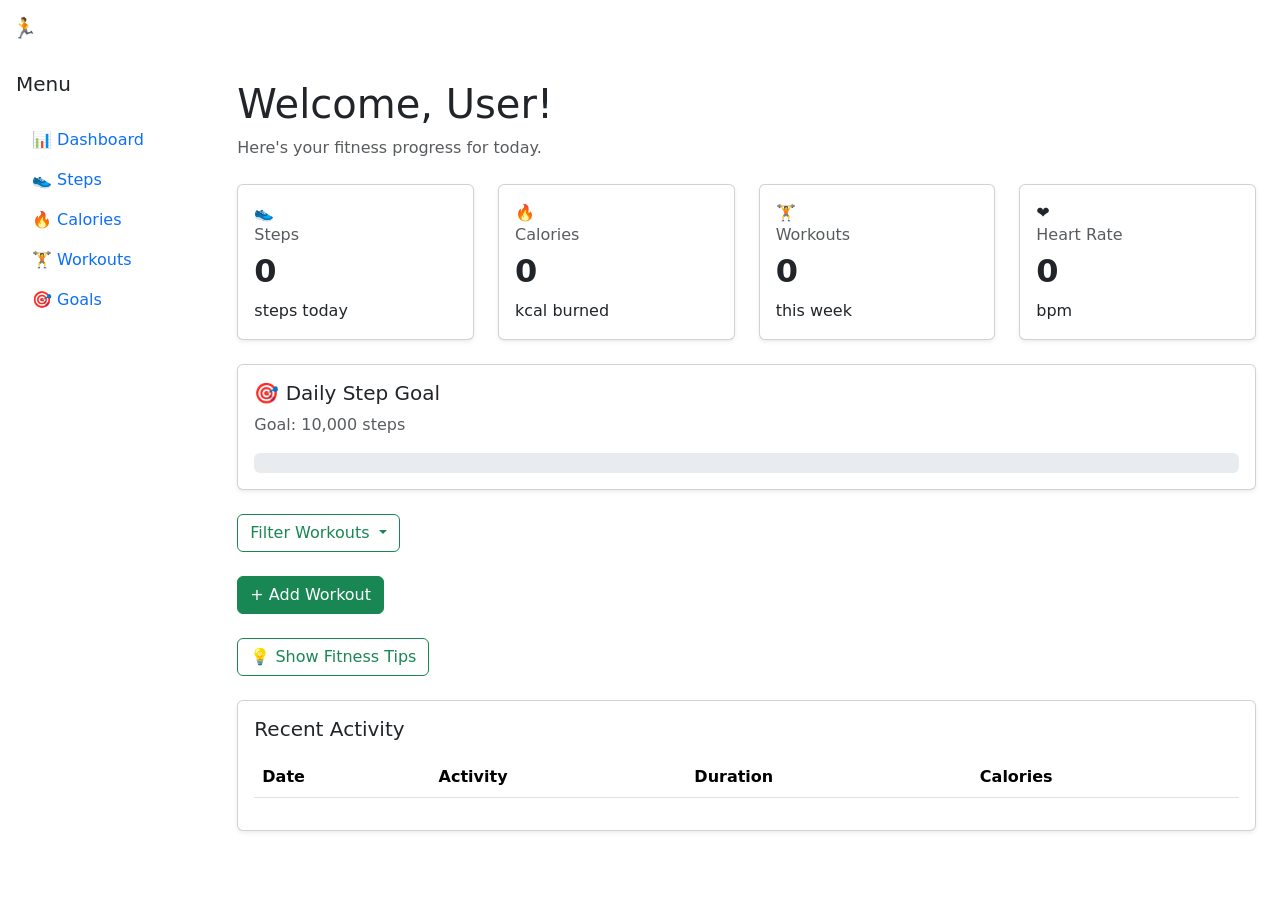
==== Lab3_2411600237/dashboard.html @ 39dcc2ac "Add files via upload" ====
<!DOCTYPE html>
<html lang="en">

<head>
    <meta charset="UTF-8">
    <meta name="viewport" content="width=device-width, initial-scale=1.0">

    <title>KyleFit Track Dashboard</title>

    <!-- Bootstrap 5 -->
    <link href="https://cdn.jsdelivr.net/npm/bootstrap@5.3.3/dist/css/bootstrap.min.css" rel="stylesheet">

    <!-- Custom CSS -->
    <link rel="stylesheet" href="css/style.css">
</head>

<body>

    <!-- Navigation Bar -->
    <nav class="navbar navbar-expand-lg navbar-dark fitness-navbar">

        <div class="container-fluid">

            <a class="navbar-brand fw-bold" href="dashboard.html">
                🏃 KyleFit Track
            </a>

            <!-- Mobile Menu Button -->
            <button
                class="navbar-toggler"
                type="button"
                data-bs-toggle="collapse"
                data-bs-target="#navbarContent">

                <span class="navbar-toggler-icon"></span>

            </button>

            <div class="collapse navbar-collapse" id="navbarContent">

                <ul class="navbar-nav ms-auto">

                    <li class="nav-item">
                        <span class="nav-link">
                            Hi, <span id="navUsername">User</span>
                        </span>
                    </li>

                    <li class="nav-item">
                        <a class="nav-link" href="#" id="logoutButton">
                            Logout
                        </a>
                    </li>

                </ul>

            </div>

        </div>

    </nav>


    <!-- Sidebar and Main Content -->
    <div class="container-fluid">

        <div class="row">

            <!-- Sidebar -->
            <aside class="col-md-3 col-lg-2 sidebar p-3">

                <h5 class="mb-4">
                    Menu
                </h5>

                <ul class="nav flex-column">

                    <li class="nav-item">
                        <a class="nav-link active" href="#">
                            📊 Dashboard
                        </a>
                    </li>

                    <li class="nav-item">
                        <a class="nav-link" href="#">
                            👟 Steps
                        </a>
                    </li>

                    <li class="nav-item">
                        <a class="nav-link" href="#">
                            🔥 Calories
                        </a>
                    </li>

                    <li class="nav-item">
                        <a class="nav-link" href="#">
                            🏋️ Workouts
                        </a>
                    </li>

                    <li class="nav-item">
                        <a class="nav-link" href="#">
                            🎯 Goals
                        </a>
                    </li>

                </ul>

            </aside>


            <!-- Main Content -->
            <main class="col-md-9 col-lg-10 main-content p-4">

                <!-- Welcome Greeting -->
                <section class="mb-4">

                    <h1 id="greeting">
                        Welcome, User!
                    </h1>

                    <p class="text-muted">
                        Here's your fitness progress for today.
                    </p>

                </section>


                <!-- Statistic Cards -->
                <section class="mb-4">

                    <div class="row g-4">

                        <!-- Steps -->
                        <div class="col-sm-6 col-xl-3">

                            <div class="card stat-card h-100 shadow-sm">

                                <div class="card-body">

                                    <div class="stat-icon">
                                        👟
                                    </div>

                                    <h6 class="text-muted" id="stat1-title">
                                        Steps
                                    </h6>

                                    <h2 class="fw-bold" id="stat1-value">
                                        0
                                    </h2>

                                    <p class="mb-0">
                                        steps today
                                    </p>

                                </div>

                            </div>

                        </div>


                        <!-- Calories -->
                        <div class="col-sm-6 col-xl-3">

                            <div class="card stat-card h-100 shadow-sm">

                                <div class="card-body">

                                    <div class="stat-icon">
                                        🔥
                                    </div>

                                    <h6 class="text-muted" id="stat2-title">
                                        Calories
                                    </h6>

                                    <h2 class="fw-bold" id="stat2-value">
                                        0
                                    </h2>

                                    <p class="mb-0">
                                        kcal burned
                                    </p>

                                </div>

                            </div>

                        </div>


                        <!-- Workouts -->
                        <div class="col-sm-6 col-xl-3">

                            <div class="card stat-card h-100 shadow-sm">

                                <div class="card-body">

                                    <div class="stat-icon">
                                        🏋️
                                    </div>

                                    <h6 class="text-muted" id="stat3-title">
                                        Workouts
                                    </h6>

                                    <h2 class="fw-bold" id="stat3-value">
                                        0
                                    </h2>

                                    <p class="mb-0">
                                        this week
                                    </p>

                                </div>

                            </div>

                        </div>


                        <!-- Heart Rate -->
                        <div class="col-sm-6 col-xl-3">

                            <div class="card stat-card h-100 shadow-sm">

                                <div class="card-body">

                                    <div class="stat-icon">
                                        ❤️
                                    </div>

                                    <h6 class="text-muted" id="stat4-title">
                                        Heart Rate
                                    </h6>

                                    <h2 class="fw-bold" id="stat4-value">
                                        0
                                    </h2>

                                    <p class="mb-0">
                                        bpm
                                    </p>

                                </div>

                            </div>

                        </div>

                    </div>

                </section>


                <!-- Daily Goal -->
                <section class="mb-4">

                    <div class="card shadow-sm">

                        <div class="card-body">

                            <h5 class="card-title">
                                🎯 Daily Step Goal
                            </h5>

                            <p class="text-muted">
                                Goal: 10,000 steps
                            </p>

                            <div class="progress" style="height: 20px;">

                                <div
                                    id="stepProgress"
                                    class="progress-bar bg-success"
                                    role="progressbar"
                                    style="width: 0%;">

                                    0%

                                </div>

                            </div>

                        </div>

                    </div>

                </section>

<!-- Workout Filter -->
<section class="mb-4">

    <div class="dropdown">

        <button
            class="btn btn-outline-success dropdown-toggle"
            type="button"
            data-bs-toggle="dropdown"
            aria-expanded="false">

            Filter Workouts

        </button>

        <ul class="dropdown-menu">

            <li>
                <a class="dropdown-item" href="#">
                    All Workouts
                </a>
            </li>

            <li>
                <a class="dropdown-item" href="#">
                    Cardio
                </a>
            </li>

            <li>
                <a class="dropdown-item" href="#">
                    Strength
                </a>
            </li>

            <li>
                <a class="dropdown-item" href="#">
                    Flexibility
                </a>
            </li>

        </ul>

    </div>

</section>
                <!-- Add Workout -->
                <section class="mb-4">

                    <button
                        type="button"
                        class="btn btn-success"
                        data-bs-toggle="modal"
                        data-bs-target="#workoutModal">

                        + Add Workout

                    </button>

                </section>

</section>


<!-- Fitness Tips -->
<section class="mb-4">

    <button
        class="btn btn-outline-success"
        type="button"
        data-bs-toggle="collapse"
        data-bs-target="#fitnessTips"
        aria-expanded="false"
        aria-controls="fitnessTips">

        💡 Show Fitness Tips

    </button>

    <div
        class="collapse mt-3"
        id="fitnessTips">

        <div class="card card-body">

            <h5>Fitness Tips</h5>

            <ul class="mb-0">

                <li>Drink enough water during the day.</li>

                <li>Warm up before exercising.</li>

                <li>Take short breaks when needed.</li>

                <li>Stay consistent with your workouts.</li>

            </ul>

        </div>

    </div>

</section>



                <!-- Workout Modal -->
                <div
                    class="modal fade"
                    id="workoutModal"
                    tabindex="-1"
                    aria-labelledby="workoutModalLabel"
                    aria-hidden="true">

                    <div class="modal-dialog">

                        <div class="modal-content">

                            <div class="modal-header">

                                <h5 class="modal-title" id="workoutModalLabel">
                                    Add Workout
                                </h5>

                                <button
                                    type="button"
                                    class="btn-close"
                                    data-bs-dismiss="modal"
                                    aria-label="Close">
                                </button>

                            </div>

                            <div class="modal-body">

                                <label class="form-label">
                                    Workout Name
                                </label>

                                <input
                                    type="text"
                                    class="form-control mb-3"
                                    placeholder="Example: Push Ups">

                                <label class="form-label">
                                    Duration
                                </label>

                                <input
                                    type="number"
                                    class="form-control"
                                    placeholder="Minutes">

                            </div>

                            <div class="modal-footer">

                                <button
                                    type="button"
                                    class="btn btn-secondary"
                                    data-bs-dismiss="modal">

                                    Close

                                </button>

                                <button
                                    type="button"
                                    class="btn btn-success">

                                    Save Workout

                                </button>

                            </div>

                        </div>

                    </div>

                </div>


                <!-- Recent Activity -->
                <section>

                    <div class="card shadow-sm">

                        <div class="card-body">

                            <h5 class="card-title mb-3">
                                Recent Activity
                            </h5>

                            <div class="table-responsive">

                                <table class="table table-hover">

                                    <thead>

                                        <tr>
                                            <th>Date</th>
                                            <th>Activity</th>
                                            <th>Duration</th>
                                            <th>Calories</th>
                                        </tr>

                                    </thead>

                                    <tbody id="activityTable">

                                        <!-- JavaScript adds activities here -->

                                    </tbody>

                                </table>

                            </div>

                        </div>

                    </div>

                </section>

            </main>

        </div>

    </div>


    <!-- Bootstrap JavaScript -->
    <script src="https://cdn.jsdelivr.net/npm/bootstrap@5.3.3/dist/js/bootstrap.bundle.min.js"></script>

    <!-- Dashboard JavaScript -->
    <script src="js/dashboard.js"></script>

</body>

</html>
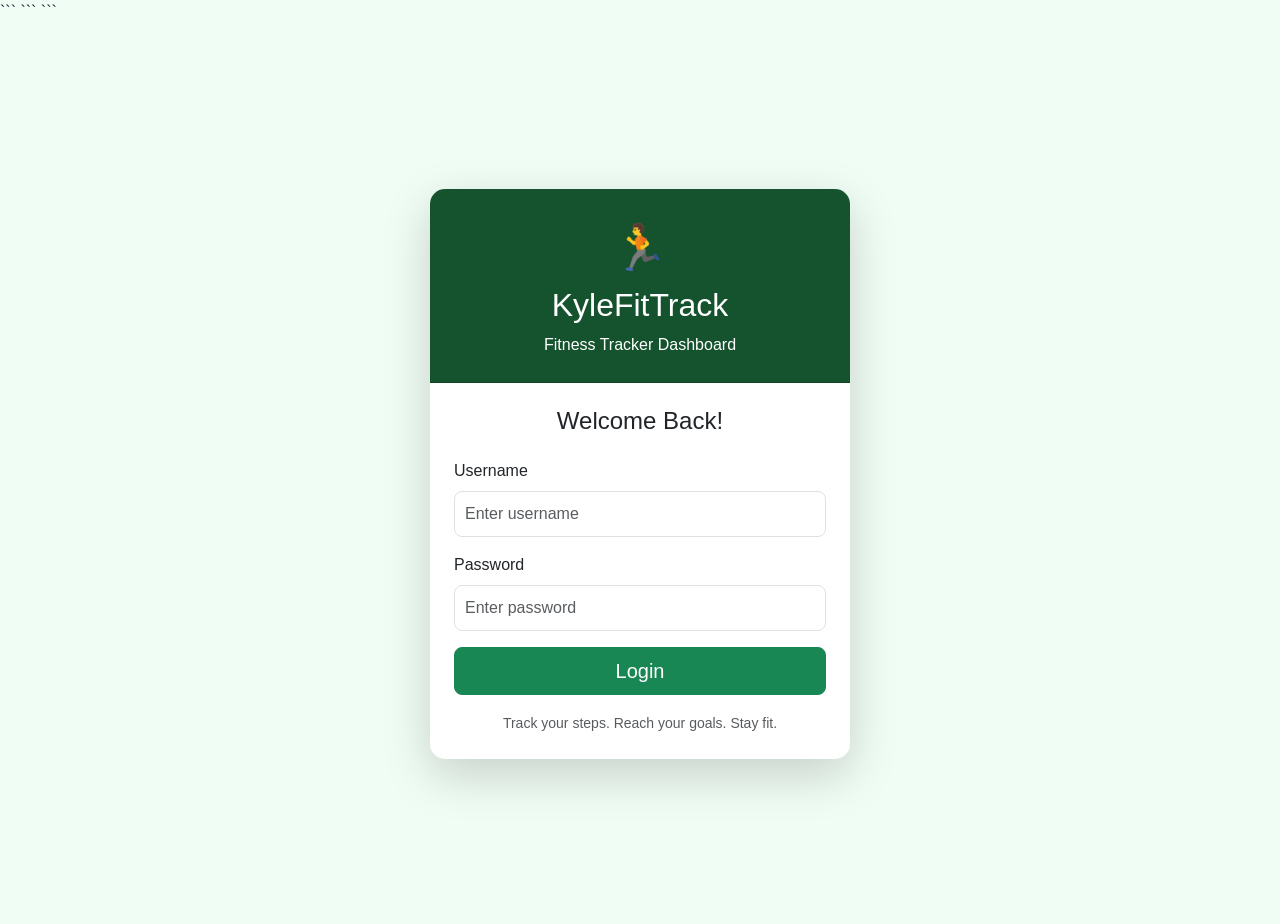
==== commit 2a5413d8: "Add files via upload Add Lab 3 files" ====
--- a/Lab3_2411600237/dashboard.html
+++ b/Lab3_2411600237/dashboard.html
@@ -2,533 +2,702 @@
 <html lang="en">
 
 <head>
+
     <meta charset="UTF-8">
+
     <meta name="viewport" content="width=device-width, initial-scale=1.0">
 
-    <title>KyleFit Track Dashboard</title>
+    <title>KyleFit Track</title>
 
     <!-- Bootstrap 5 -->
-    <link href="https://cdn.jsdelivr.net/npm/bootstrap@5.3.3/dist/css/bootstrap.min.css" rel="stylesheet">
-
-    <!-- Custom CSS -->
+    <link
+        href="https://cdn.jsdelivr.net/npm/bootstrap@5.3.3/dist/css/bootstrap.min.css"
+        rel="stylesheet"
+    >
+
+    <!-- Your CSS -->
     <link rel="stylesheet" href="css/style.css">
+
 </head>
 
+
 <body>
 
-    <!-- Navigation Bar -->
-    <nav class="navbar navbar-expand-lg navbar-dark fitness-navbar">
-
-        <div class="container-fluid">
-
-            <a class="navbar-brand fw-bold" href="dashboard.html">
-                🏃 KyleFit Track
-            </a>
-
-            <!-- Mobile Menu Button -->
-            <button
-                class="navbar-toggler"
-                type="button"
-                data-bs-toggle="collapse"
-                data-bs-target="#navbarContent">
-
-                <span class="navbar-toggler-icon"></span>
-
-            </button>
-
-            <div class="collapse navbar-collapse" id="navbarContent">
-
-                <ul class="navbar-nav ms-auto">
-
-                    <li class="nav-item">
-                        <span class="nav-link">
-                            Hi, <span id="navUsername">User</span>
-                        </span>
-                    </li>
-
-                    <li class="nav-item">
-                        <a class="nav-link" href="#" id="logoutButton">
-                            Logout
-                        </a>
-                    </li>
-
-                </ul>
+<div class="container-fluid">
+
+    <div class="row">
+
+
+        <!-- =========================
+             SIDEBAR
+        ========================== -->
+
+        <aside class="col-md-3 col-lg-2 bg-success text-white min-vh-100 p-3">
+
+            <h3 class="text-center mb-4">
+                KyleFit Track
+            </h3>
+
+
+            <nav>
+
+                <a
+                    href="#dashboard"
+                    class="nav-link text-white mb-2"
+                >
+                    🏠 Dashboard
+                </a>
+
+
+                <a
+                    href="#steps"
+                    class="nav-link text-white mb-2"
+                >
+                    👣 Steps
+                </a>
+
+
+                <a
+                    href="#calories"
+                    class="nav-link text-white mb-2"
+                >
+                    🔥 Calories
+                </a>
+
+
+                <a
+                    href="#workouts"
+                    class="nav-link text-white mb-2"
+                >
+                    💪 Workouts
+                </a>
+
+
+                <a
+                    href="#goals"
+                    class="nav-link text-white mb-2"
+                >
+                    🎯 Goals
+                </a>
+
+
+                <hr>
+
+
+                <a
+                    href="#"
+                    id="logoutButton"
+                    class="nav-link text-white"
+                >
+                    🚪 Logout
+                </a>
+
+            </nav>
+
+        </aside>
+
+
+
+        <!-- =========================
+             MAIN CONTENT
+        ========================== -->
+
+        <main class="col-md-9 col-lg-10 p-4">
+
+
+            <!-- DASHBOARD -->
+
+            <section id="dashboard" class="mb-5">
+
+                <h2 id="greeting">
+                    Welcome, User!
+                </h2>
+
+                <p class="text-muted">
+                    Track your fitness progress and stay active.
+                </p>
+
+
+                <!-- STAT CARDS -->
+
+                <div class="row g-3">
+
+
+                    <!-- STEPS -->
+
+                    <div class="col-md-6 col-xl-3">
+
+                        <div class="card shadow-sm h-100">
+
+                            <div class="card-body">
+
+                                <h6 class="text-muted">
+                                    👣 Steps
+                                </h6>
+
+                                <h2 id="stepsValue">
+                                    0
+                                </h2>
+
+                                <p class="mb-0">
+                                    steps today
+                                </p>
+
+                            </div>
+
+                        </div>
+
+                    </div>
+
+
+
+                    <!-- CALORIES -->
+
+                    <div class="col-md-6 col-xl-3">
+
+                        <div class="card shadow-sm h-100">
+
+                            <div class="card-body">
+
+                                <h6 class="text-muted">
+                                    🔥 Calories
+                                </h6>
+
+                                <h2 id="caloriesValue">
+                                    0
+                                </h2>
+
+                                <p class="mb-0">
+                                    kcal burned
+                                </p>
+
+                            </div>
+
+                        </div>
+
+                    </div>
+
+
+
+                    <!-- WORKOUTS -->
+
+                    <div class="col-md-6 col-xl-3">
+
+                        <div class="card shadow-sm h-100">
+
+                            <div class="card-body">
+
+                                <h6 class="text-muted">
+                                    💪 Workouts
+                                </h6>
+
+                                <h2 id="workoutsValue">
+                                    0
+                                </h2>
+
+                                <p class="mb-0">
+                                    completed
+                                </p>
+
+                            </div>
+
+                        </div>
+
+                    </div>
+
+
+
+                    <!-- GOALS -->
+
+                    <div class="col-md-6 col-xl-3">
+
+                        <div class="card shadow-sm h-100">
+
+                            <div class="card-body">
+
+                                <h6 class="text-muted">
+                                    🎯 Goal
+                                </h6>
+
+                                <h2>
+                                    75%
+                                </h2>
+
+                                <p class="mb-0">
+                                    weekly progress
+                                </p>
+
+                            </div>
+
+                        </div>
+
+                    </div>
+
+                </div>
+
+            </section>
+
+
+
+            <!-- =========================
+                 STEPS
+            ========================== -->
+
+            <section id="steps" class="mb-5">
+
+                <div class="card shadow-sm">
+
+                    <div class="card-body">
+
+                        <h3>
+                            👣 Steps
+                        </h3>
+
+                        <h4 class="mt-3">
+                            0 steps
+                        </h4>
+
+                        <p class="text-muted">
+                            Daily goal: 10,000 steps
+                        </p>
+
+                        <div class="progress">
+
+                            <div
+                                class="progress-bar bg-success"
+                                style="width: 0%;"
+                            >
+                                0%
+                            </div>
+
+                        </div>
+
+                    </div>
+
+                </div>
+
+            </section>
+
+
+
+            <!-- =========================
+                 CALORIES
+            ========================== -->
+
+            <section id="calories" class="mb-5">
+
+                <div class="card shadow-sm">
+
+                    <div class="card-body">
+
+                        <h3>
+                            🔥 Calories
+                        </h3>
+
+                        <h4 class="mt-3">
+
+                            <span id="caloriesSectionValue">
+                                0
+                            </span>
+
+                            kcal burned
+
+                        </h4>
+
+                        <p class="text-muted">
+                            Calories are updated when you add a workout.
+                        </p>
+
+                    </div>
+
+                </div>
+
+            </section>
+
+
+
+            <!-- =========================
+                 WORKOUTS
+            ========================== -->
+
+            <section id="workouts" class="mb-5">
+
+                <div class="card shadow-sm">
+
+                    <div class="card-body">
+
+
+                        <div class="d-flex justify-content-between align-items-center mb-3">
+
+                            <h3 class="mb-0">
+                                💪 Workouts
+                            </h3>
+
+
+                            <button
+                                type="button"
+                                class="btn btn-success"
+                                data-bs-toggle="modal"
+                                data-bs-target="#workoutModal"
+                            >
+                                + Add Workout
+                            </button>
+
+                        </div>
+
+
+
+                        <!-- FILTER -->
+
+                        <div class="mb-3">
+
+                            <label
+                                for="workoutFilter"
+                                class="form-label"
+                            >
+                                Filter Workouts
+                            </label>
+
+
+                            <select
+                                id="workoutFilter"
+                                class="form-select"
+                            >
+
+                                <option value="all">
+                                    All Workouts
+                                </option>
+
+                                <option value="Push Ups">
+                                    Push Ups
+                                </option>
+
+                                <option value="Plank">
+                                    Plank
+                                </option>
+
+                                <option value="High Knees">
+                                    High Knees
+                                </option>
+
+                                <option value="Jumping Jacks">
+                                    Jumping Jacks
+                                </option>
+
+                                <option value="Squats">
+                                    Squats
+                                </option>
+
+                            </select>
+
+                        </div>
+
+
+
+                        <p>
+
+                            Total workouts:
+
+                            <strong id="workoutCount">
+                                0
+                            </strong>
+
+                        </p>
+
+
+                    </div>
+
+                </div>
+
+            </section>
+
+
+
+            <!-- =========================
+                 GOALS
+            ========================== -->
+
+            <section id="goals" class="mb-5">
+
+                <div class="card shadow-sm">
+
+                    <div class="card-body">
+
+                        <h3>
+                            🎯 Goals
+                        </h3>
+
+                        <p>
+                            Weekly workout goal
+                        </p>
+
+
+                        <div class="progress mb-3">
+
+                            <div
+                                class="progress-bar bg-success"
+                                style="width: 75%;"
+                            >
+                                75%
+                            </div>
+
+                        </div>
+
+
+                        <p class="mb-0">
+                            Goal: Complete 4 workouts this week.
+                        </p>
+
+                    </div>
+
+                </div>
+
+            </section>
+
+
+
+            <!-- =========================
+                 RECENT ACTIVITY
+            ========================== -->
+
+            <section id="recentActivity" class="mb-5">
+
+                <div class="card shadow-sm">
+
+                    <div class="card-body">
+
+                        <h3 class="mb-3">
+                            Recent Activity
+                        </h3>
+
+
+                        <div class="table-responsive">
+
+                            <table class="table table-bordered table-hover">
+
+                                <thead>
+
+                                    <tr>
+
+                                        <th>
+                                            Date
+                                        </th>
+
+                                        <th>
+                                            Workout
+                                        </th>
+
+                                        <th>
+                                            Duration
+                                        </th>
+
+                                        <th>
+                                            Calories
+                                        </th>
+
+                                    </tr>
+
+                                </thead>
+
+
+                                <tbody id="activityTable">
+
+                                </tbody>
+
+                            </table>
+
+                        </div>
+
+                    </div>
+
+                </div>
+
+            </section>
+
+
+        </main>
+
+    </div>
+
+</div>
+
+
+
+<!-- =========================
+     ADD WORKOUT MODAL
+========================== -->
+
+<div
+    class="modal fade"
+    id="workoutModal"
+    tabindex="-1"
+    aria-hidden="true"
+>
+
+    <div class="modal-dialog">
+
+        <div class="modal-content">
+
+
+            <div class="modal-header">
+
+                <h5 class="modal-title">
+                    Add Workout
+                </h5>
+
+
+                <button
+                    type="button"
+                    class="btn-close"
+                    data-bs-dismiss="modal"
+                ></button>
 
             </div>
 
+
+
+            <div class="modal-body">
+
+
+                <!-- WORKOUT NAME -->
+
+                <div class="mb-3">
+
+                    <label
+                        for="workoutName"
+                        class="form-label"
+                    >
+                        Workout Name
+                    </label>
+
+
+                    <select
+                        id="workoutName"
+                        class="form-select"
+                    >
+
+                        <option value="">
+                            Select workout
+                        </option>
+
+                        <option value="Push Ups">
+                            Push Ups
+                        </option>
+
+                        <option value="Plank">
+                            Plank
+                        </option>
+
+                        <option value="High Knees">
+                            High Knees
+                        </option>
+
+                        <option value="Jumping Jacks">
+                            Jumping Jacks
+                        </option>
+
+                        <option value="Squats">
+                            Squats
+                        </option>
+
+                    </select>
+
+                </div>
+
+
+
+                <!-- DURATION -->
+
+                <div class="mb-3">
+
+                    <label
+                        for="workoutDuration"
+                        class="form-label"
+                    >
+                        Duration (minutes)
+                    </label>
+
+
+                    <input
+                        type="number"
+                        id="workoutDuration"
+                        class="form-control"
+                        placeholder="Example: 15"
+                        min="1"
+                    >
+
+                </div>
+
+
+
+                <!-- CALORIES -->
+
+                <div class="mb-3">
+
+                    <label
+                        for="workoutCalories"
+                        class="form-label"
+                    >
+                        Calories Burned
+                    </label>
+
+
+                    <input
+                        type="number"
+                        id="workoutCalories"
+                        class="form-control"
+                        placeholder="Example: 90"
+                        min="1"
+                    >
+
+                </div>
+
+            </div>
+
+
+
+            <div class="modal-footer">
+
+
+                <button
+                    type="button"
+                    class="btn btn-secondary"
+                    data-bs-dismiss="modal"
+                >
+                    Close
+                </button>
+
+
+                <button
+                    type="button"
+                    id="saveWorkoutButton"
+                    class="btn btn-success"
+                >
+                    Save Workout
+                </button>
+
+            </div>
+
         </div>
 
-    </nav>
-
-
-    <!-- Sidebar and Main Content -->
-    <div class="container-fluid">
-
-        <div class="row">
-
-            <!-- Sidebar -->
-            <aside class="col-md-3 col-lg-2 sidebar p-3">
-
-                <h5 class="mb-4">
-                    Menu
-                </h5>
-
-                <ul class="nav flex-column">
-
-                    <li class="nav-item">
-                        <a class="nav-link active" href="#">
-                            📊 Dashboard
-                        </a>
-                    </li>
-
-                    <li class="nav-item">
-                        <a class="nav-link" href="#">
-                            👟 Steps
-                        </a>
-                    </li>
-
-                    <li class="nav-item">
-                        <a class="nav-link" href="#">
-                            🔥 Calories
-                        </a>
-                    </li>
-
-                    <li class="nav-item">
-                        <a class="nav-link" href="#">
-                            🏋️ Workouts
-                        </a>
-                    </li>
-
-                    <li class="nav-item">
-                        <a class="nav-link" href="#">
-                            🎯 Goals
-                        </a>
-                    </li>
-
-                </ul>
-
-            </aside>
-
-
-            <!-- Main Content -->
-            <main class="col-md-9 col-lg-10 main-content p-4">
-
-                <!-- Welcome Greeting -->
-                <section class="mb-4">
-
-                    <h1 id="greeting">
-                        Welcome, User!
-                    </h1>
-
-                    <p class="text-muted">
-                        Here's your fitness progress for today.
-                    </p>
-
-                </section>
-
-
-                <!-- Statistic Cards -->
-                <section class="mb-4">
-
-                    <div class="row g-4">
-
-                        <!-- Steps -->
-                        <div class="col-sm-6 col-xl-3">
-
-                            <div class="card stat-card h-100 shadow-sm">
-
-                                <div class="card-body">
-
-                                    <div class="stat-icon">
-                                        👟
-                                    </div>
-
-                                    <h6 class="text-muted" id="stat1-title">
-                                        Steps
-                                    </h6>
-
-                                    <h2 class="fw-bold" id="stat1-value">
-                                        0
-                                    </h2>
-
-                                    <p class="mb-0">
-                                        steps today
-                                    </p>
-
-                                </div>
-
-                            </div>
-
-                        </div>
-
-
-                        <!-- Calories -->
-                        <div class="col-sm-6 col-xl-3">
-
-                            <div class="card stat-card h-100 shadow-sm">
-
-                                <div class="card-body">
-
-                                    <div class="stat-icon">
-                                        🔥
-                                    </div>
-
-                                    <h6 class="text-muted" id="stat2-title">
-                                        Calories
-                                    </h6>
-
-                                    <h2 class="fw-bold" id="stat2-value">
-                                        0
-                                    </h2>
-
-                                    <p class="mb-0">
-                                        kcal burned
-                                    </p>
-
-                                </div>
-
-                            </div>
-
-                        </div>
-
-
-                        <!-- Workouts -->
-                        <div class="col-sm-6 col-xl-3">
-
-                            <div class="card stat-card h-100 shadow-sm">
-
-                                <div class="card-body">
-
-                                    <div class="stat-icon">
-                                        🏋️
-                                    </div>
-
-                                    <h6 class="text-muted" id="stat3-title">
-                                        Workouts
-                                    </h6>
-
-                                    <h2 class="fw-bold" id="stat3-value">
-                                        0
-                                    </h2>
-
-                                    <p class="mb-0">
-                                        this week
-                                    </p>
-
-                                </div>
-
-                            </div>
-
-                        </div>
-
-
-                        <!-- Heart Rate -->
-                        <div class="col-sm-6 col-xl-3">
-
-                            <div class="card stat-card h-100 shadow-sm">
-
-                                <div class="card-body">
-
-                                    <div class="stat-icon">
-                                        ❤️
-                                    </div>
-
-                                    <h6 class="text-muted" id="stat4-title">
-                                        Heart Rate
-                                    </h6>
-
-                                    <h2 class="fw-bold" id="stat4-value">
-                                        0
-                                    </h2>
-
-                                    <p class="mb-0">
-                                        bpm
-                                    </p>
-
-                                </div>
-
-                            </div>
-
-                        </div>
-
-                    </div>
-
-                </section>
-
-
-                <!-- Daily Goal -->
-                <section class="mb-4">
-
-                    <div class="card shadow-sm">
-
-                        <div class="card-body">
-
-                            <h5 class="card-title">
-                                🎯 Daily Step Goal
-                            </h5>
-
-                            <p class="text-muted">
-                                Goal: 10,000 steps
-                            </p>
-
-                            <div class="progress" style="height: 20px;">
-
-                                <div
-                                    id="stepProgress"
-                                    class="progress-bar bg-success"
-                                    role="progressbar"
-                                    style="width: 0%;">
-
-                                    0%
-
-                                </div>
-
-                            </div>
-
-                        </div>
-
-                    </div>
-
-                </section>
-
-<!-- Workout Filter -->
-<section class="mb-4">
-
-    <div class="dropdown">
-
-        <button
-            class="btn btn-outline-success dropdown-toggle"
-            type="button"
-            data-bs-toggle="dropdown"
-            aria-expanded="false">
-
-            Filter Workouts
-
-        </button>
-
-        <ul class="dropdown-menu">
-
-            <li>
-                <a class="dropdown-item" href="#">
-                    All Workouts
-                </a>
-            </li>
-
-            <li>
-                <a class="dropdown-item" href="#">
-                    Cardio
-                </a>
-            </li>
-
-            <li>
-                <a class="dropdown-item" href="#">
-                    Strength
-                </a>
-            </li>
-
-            <li>
-                <a class="dropdown-item" href="#">
-                    Flexibility
-                </a>
-            </li>
-
-        </ul>
-
     </div>
 
-</section>
-                <!-- Add Workout -->
-                <section class="mb-4">
-
-                    <button
-                        type="button"
-                        class="btn btn-success"
-                        data-bs-toggle="modal"
-                        data-bs-target="#workoutModal">
-
-                        + Add Workout
-
-                    </button>
-
-                </section>
-
-</section>
-
-
-<!-- Fitness Tips -->
-<section class="mb-4">
-
-    <button
-        class="btn btn-outline-success"
-        type="button"
-        data-bs-toggle="collapse"
-        data-bs-target="#fitnessTips"
-        aria-expanded="false"
-        aria-controls="fitnessTips">
-
-        💡 Show Fitness Tips
-
-    </button>
-
-    <div
-        class="collapse mt-3"
-        id="fitnessTips">
-
-        <div class="card card-body">
-
-            <h5>Fitness Tips</h5>
-
-            <ul class="mb-0">
-
-                <li>Drink enough water during the day.</li>
-
-                <li>Warm up before exercising.</li>
-
-                <li>Take short breaks when needed.</li>
-
-                <li>Stay consistent with your workouts.</li>
-
-            </ul>
-
-        </div>
-
-    </div>
-
-</section>
-
-
-
-                <!-- Workout Modal -->
-                <div
-                    class="modal fade"
-                    id="workoutModal"
-                    tabindex="-1"
-                    aria-labelledby="workoutModalLabel"
-                    aria-hidden="true">
-
-                    <div class="modal-dialog">
-
-                        <div class="modal-content">
-
-                            <div class="modal-header">
-
-                                <h5 class="modal-title" id="workoutModalLabel">
-                                    Add Workout
-                                </h5>
-
-                                <button
-                                    type="button"
-                                    class="btn-close"
-                                    data-bs-dismiss="modal"
-                                    aria-label="Close">
-                                </button>
-
-                            </div>
-
-                            <div class="modal-body">
-
-                                <label class="form-label">
-                                    Workout Name
-                                </label>
-
-                                <input
-                                    type="text"
-                                    class="form-control mb-3"
-                                    placeholder="Example: Push Ups">
-
-                                <label class="form-label">
-                                    Duration
-                                </label>
-
-                                <input
-                                    type="number"
-                                    class="form-control"
-                                    placeholder="Minutes">
-
-                            </div>
-
-                            <div class="modal-footer">
-
-                                <button
-                                    type="button"
-                                    class="btn btn-secondary"
-                                    data-bs-dismiss="modal">
-
-                                    Close
-
-                                </button>
-
-                                <button
-                                    type="button"
-                                    class="btn btn-success">
-
-                                    Save Workout
-
-                                </button>
-
-                            </div>
-
-                        </div>
-
-                    </div>
-
-                </div>
-
-
-                <!-- Recent Activity -->
-                <section>
-
-                    <div class="card shadow-sm">
-
-                        <div class="card-body">
-
-                            <h5 class="card-title mb-3">
-                                Recent Activity
-                            </h5>
-
-                            <div class="table-responsive">
-
-                                <table class="table table-hover">
-
-                                    <thead>
-
-                                        <tr>
-                                            <th>Date</th>
-                                            <th>Activity</th>
-                                            <th>Duration</th>
-                                            <th>Calories</th>
-                                        </tr>
-
-                                    </thead>
-
-                                    <tbody id="activityTable">
-
-                                        <!-- JavaScript adds activities here -->
-
-                                    </tbody>
-
-                                </table>
-
-                            </div>
-
-                        </div>
-
-                    </div>
-
-                </section>
-
-            </main>
-
-        </div>
-
-    </div>
-
-
-    <!-- Bootstrap JavaScript -->
-    <script src="https://cdn.jsdelivr.net/npm/bootstrap@5.3.3/dist/js/bootstrap.bundle.min.js"></script>
-
-    <!-- Dashboard JavaScript -->
-    <script src="js/dashboard.js"></script>
+</div>
+
+
+
+     BOOTSTRAP JAVASCRIPT
+
+<script
+    src="https://cdn.jsdelivr.net/npm/bootstrap@5.3.3/dist/js/bootstrap.bundle.min.js">
+</script>
+
+
+
+DASHBOARD JAVASCRIPT
+
+<script src="js/dashboard.js"></script>
+
 
 </body>
 
--- a/Lab3_2411600237/css/style.css
+++ b/Lab3_2411600237/css/style.css
@@ -0,0 +1,132 @@
+/* Fitness Tracker Theme */
+
+:root {
+--primary: #198754;
+--dark-green: #14532D;
+--background: #F0FDF4;
+--light-green: #DCFCE7;
+--accent: #F59E0B;
+--text: #1F2937;
+}
+
+body {
+background-color: var(--background);
+color: var(--text);
+font-family: Arial, sans-serif;
+}
+
+/* Navbar */
+
+.fitness-navbar {
+background-color: var(--dark-green);
+}
+
+.fitness-navbar .navbar-brand {
+color: white;
+}
+
+.fitness-navbar .nav-link {
+color: white;
+}
+
+.fitness-navbar .nav-link:hover {
+color: var(--light-green);
+}
+
+/* Sidebar */
+
+.sidebar {
+min-height: calc(100vh - 56px);
+background-color: white;
+border-right: 1px solid #ddd;
+}
+
+.sidebar h5 {
+color: var(--dark-green);
+}
+
+.sidebar .nav-link {
+color: var(--text);
+padding: 10px;
+border-radius: 8px;
+margin-bottom: 5px;
+}
+
+.sidebar .nav-link:hover,
+.sidebar .nav-link.active {
+background-color: var(--light-green);
+color: var(--dark-green);
+}
+
+/* Main Content */
+
+.main-content {
+min-height: calc(100vh - 56px);
+}
+
+/* Statistic Cards */
+
+.stat-card {
+border: none;
+border-radius: 12px;
+background-color: white;
+}
+
+.stat-card:hover {
+transform: translateY(-3px);
+transition: 0.2s;
+}
+
+.stat-icon {
+font-size: 30px;
+margin-bottom: 10px;
+}
+
+.stat-card h2 {
+color: var(--primary);
+}
+
+/* Login Page */
+
+.login-page {
+    background-color: var(--background);
+}
+
+.login-card {
+    width: 100%;
+    max-width: 420px;
+    border: none;
+    border-radius: 15px;
+    overflow: hidden;
+}
+
+.login-card .card-header {
+    background-color: var(--dark-green);
+    color: white;
+    padding: 25px;
+}
+
+.fitness-logo {
+    font-size: 45px;
+    margin-bottom: 5px;
+}
+
+.login-card .form-control {
+    padding: 10px;
+    border-radius: 8px;
+}
+
+.login-card .form-control:focus {
+    border-color: var(--primary);
+    box-shadow: 0 0 0 0.2rem rgba(25, 135, 84, 0.15);
+}
+
+.login-card .btn-success {
+    background-color: var(--primary);
+    border-color: var(--primary);
+}
+
+.login-card .btn-success:hover {
+    background-color: var(--dark-green);
+    border-color: var(--dark-green);
+}
